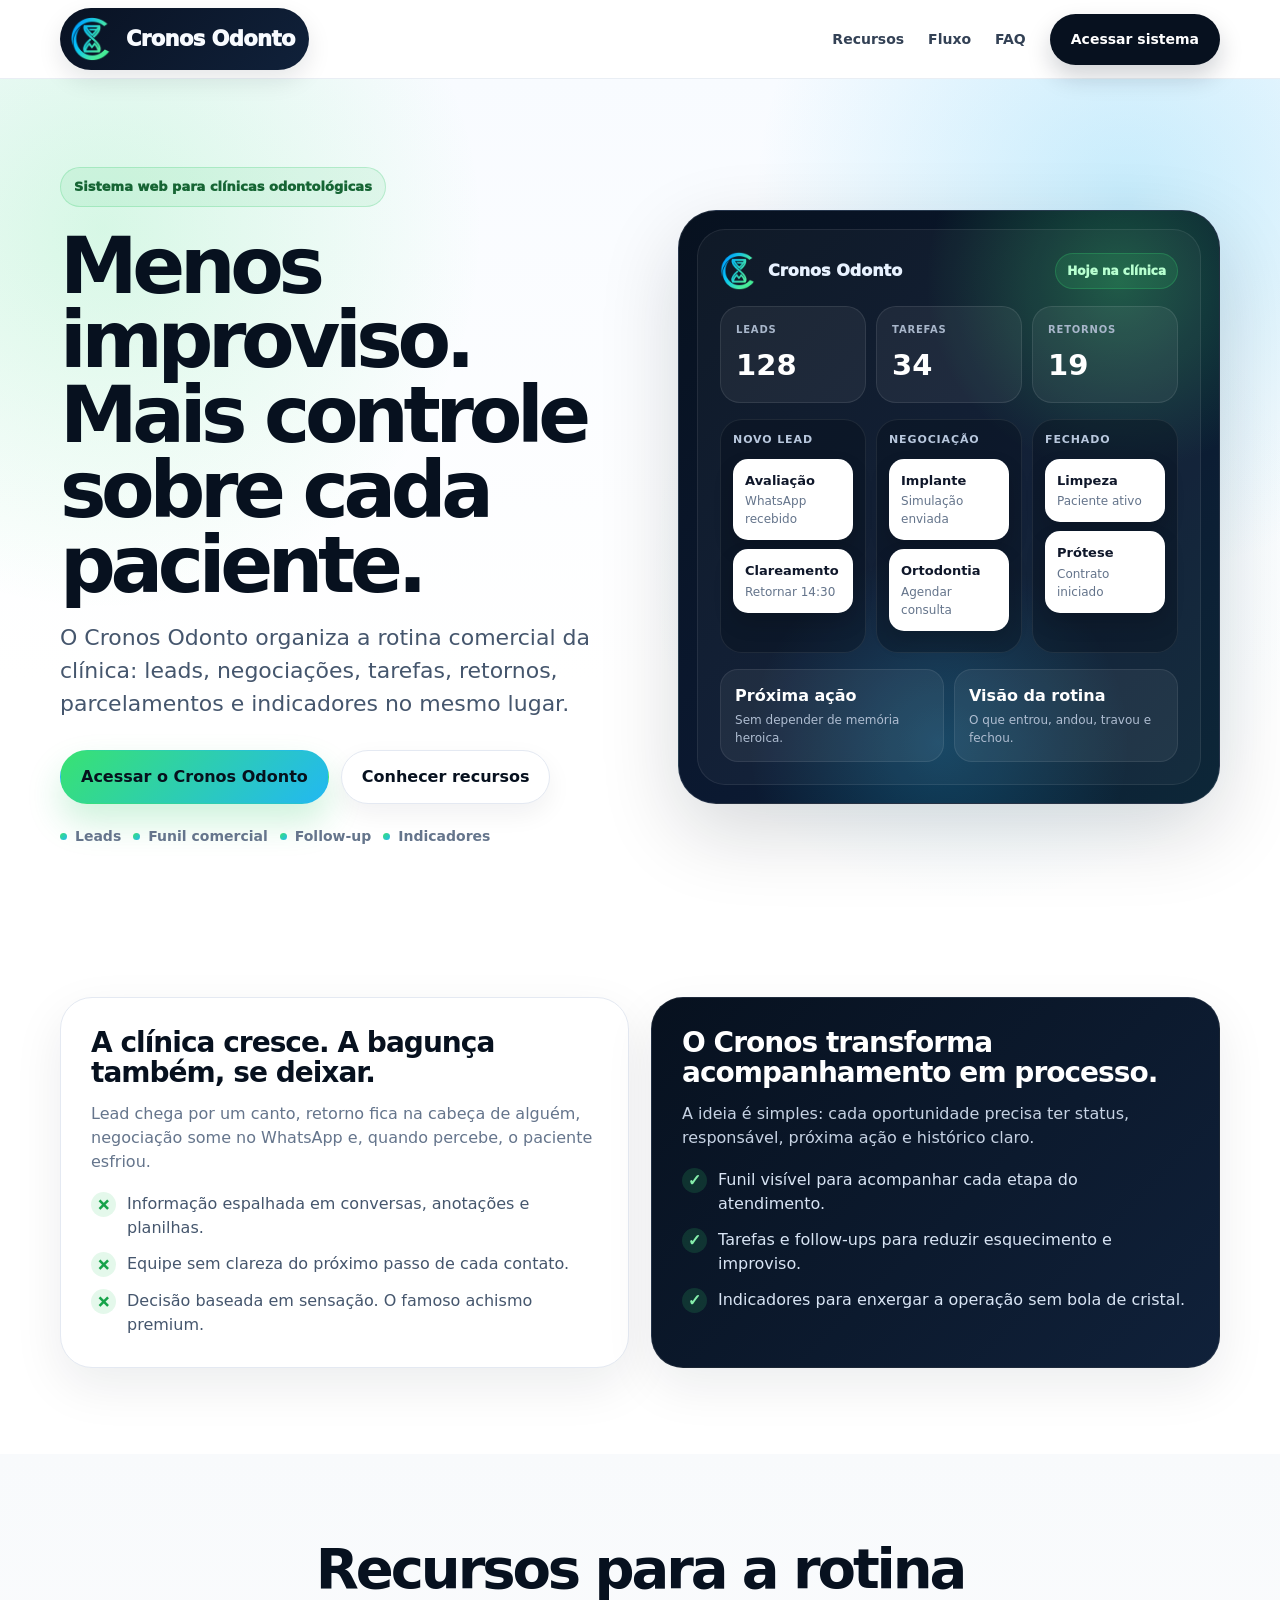
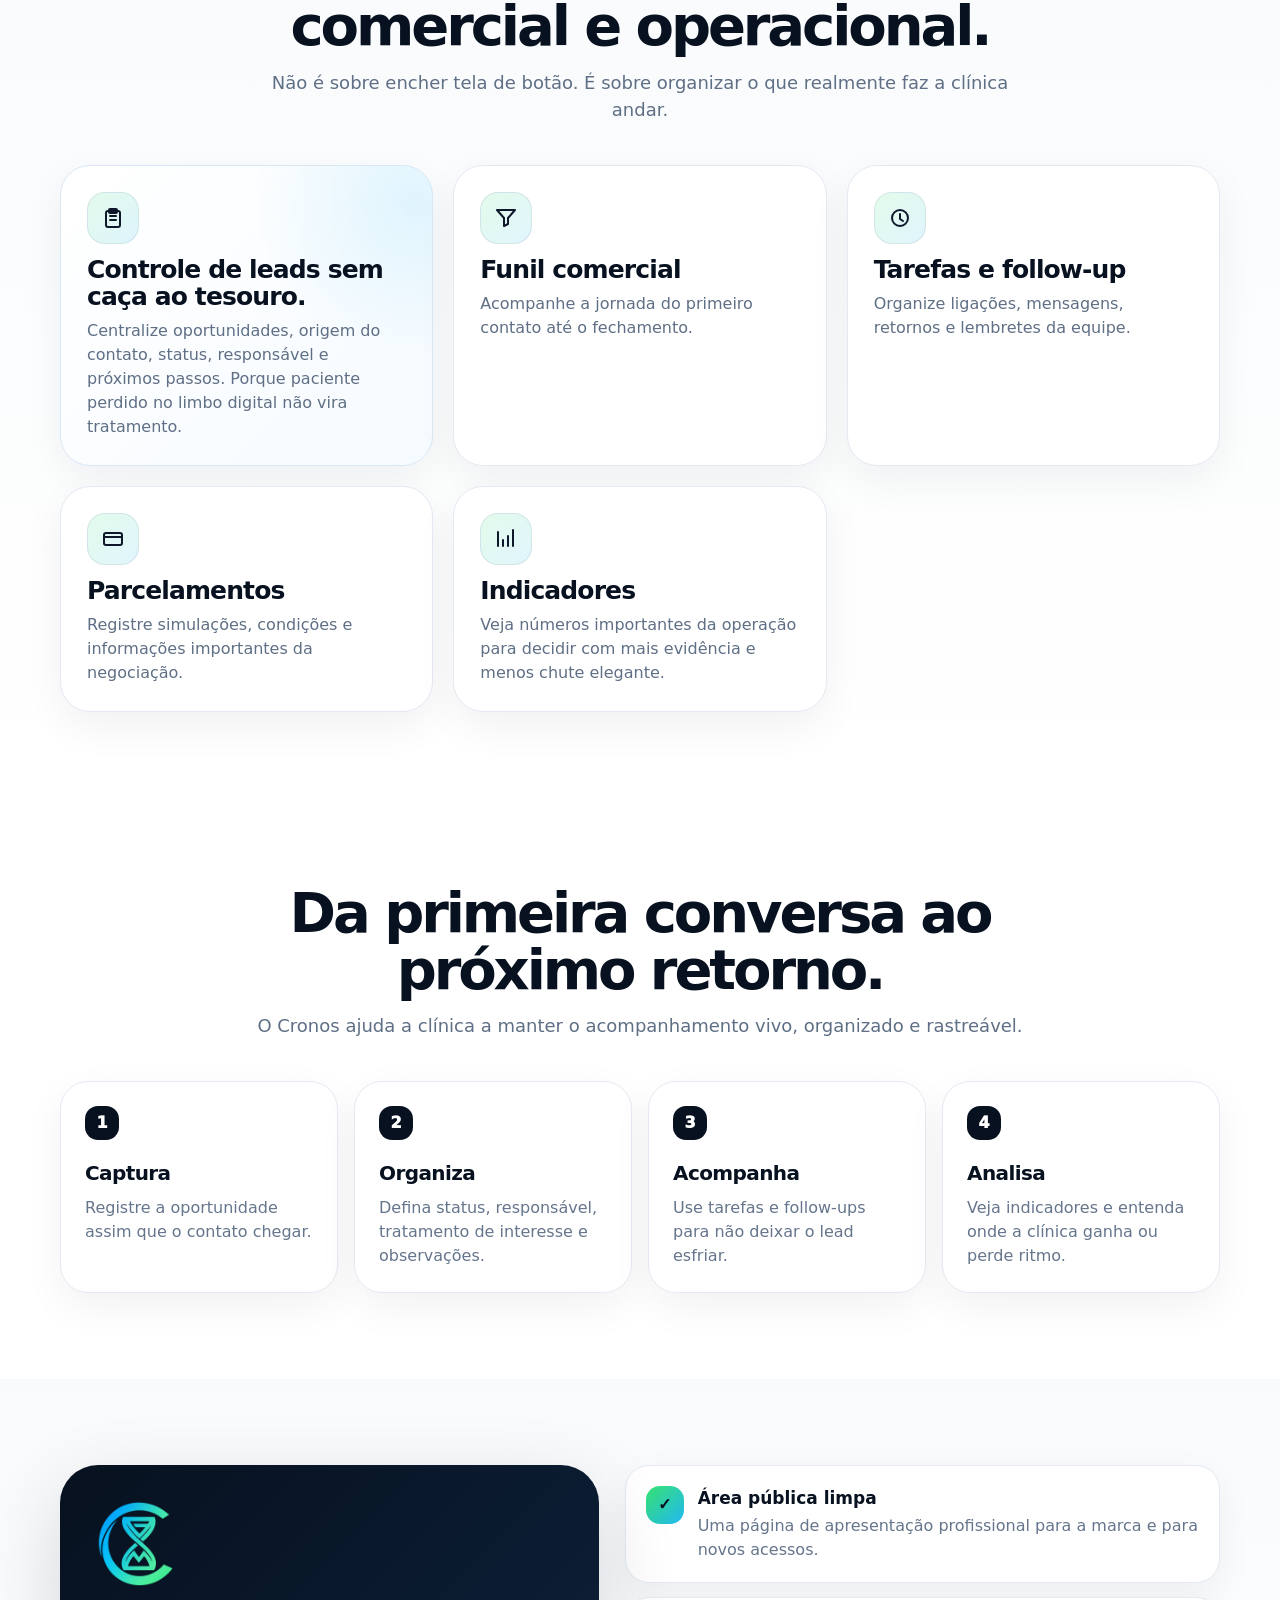
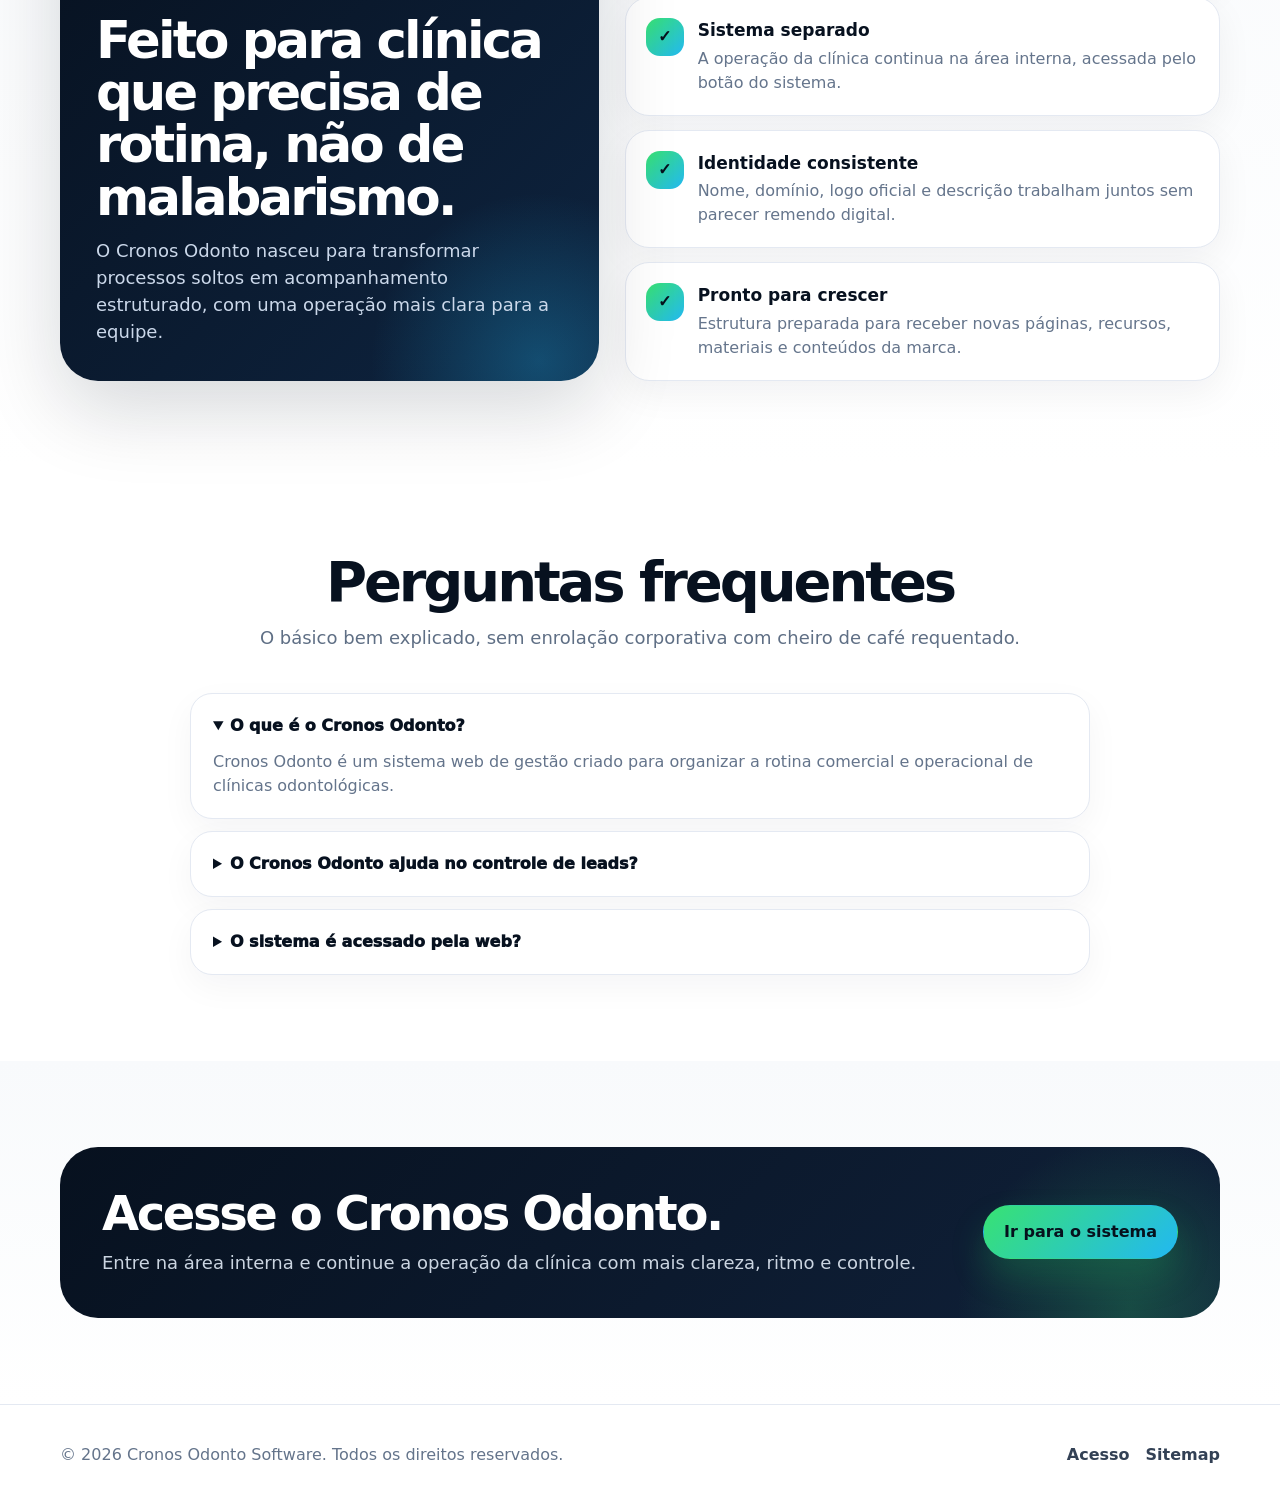
==== index.html @ 394422a0 "Adiciona landing pública e a" ====
<!DOCTYPE html>
<html lang="pt-BR">
<head>
  <meta charset="utf-8" />
  <meta name="viewport" content="width=device-width, initial-scale=1" />
  <title>Cronos Odonto | Sistema de gestão para clínicas odontológicas</title>
  <meta name="description" content="Cronos Odonto é um sistema web para clínicas odontológicas organizarem leads, funil comercial, tarefas, follow-up, parcelamentos e indicadores em uma rotina mais clara." />
  <meta name="robots" content="index, follow, max-image-preview:large" />
  <link rel="canonical" href="https://cronosodonto.com/" />
  <link rel="icon" href="assets/brand/favicon.png" type="image/png" />
  <link rel="apple-touch-icon" href="assets/brand/apple-touch-icon.png" />
  <link rel="preload" href="assets/brand/cronos-symbol-2d.png" as="image" />
  <meta name="theme-color" content="#08111f" />
  <meta property="og:locale" content="pt_BR" />
  <meta property="og:type" content="website" />
  <meta property="og:site_name" content="Cronos Odonto" />
  <meta property="og:title" content="Cronos Odonto | Gestão inteligente para clínicas odontológicas" />
  <meta property="og:description" content="Leads, funil comercial, tarefas, follow-up, parcelamentos e indicadores em uma rotina mais clara para a clínica." />
  <meta property="og:url" content="https://cronosodonto.com/" />
  <meta property="og:image" content="https://cronosodonto.com/assets/brand/og-cronos-odonto.png" />
  <meta name="twitter:card" content="summary_large_image" />
  <meta name="twitter:title" content="Cronos Odonto | Gestão inteligente para clínicas odontológicas" />
  <meta name="twitter:description" content="Organize a rotina comercial e operacional da clínica com mais clareza e menos improviso." />
  <meta name="twitter:image" content="https://cronosodonto.com/assets/brand/og-cronos-odonto.png" />
  <script type="application/ld+json">
  {
    "@context": "https://schema.org",
    "@graph": [
      {
        "@type": "Organization",
        "@id": "https://cronosodonto.com/#organization",
        "name": "Cronos Odonto",
        "alternateName": "CronosOdonto",
        "url": "https://cronosodonto.com/",
        "logo": {
          "@type": "ImageObject",
          "url": "https://cronosodonto.com/assets/brand/cronos-symbol-2d.png"
        },
        "description": "Software de gestão para clínicas odontológicas."
      },
      {
        "@type": "WebSite",
        "@id": "https://cronosodonto.com/#website",
        "url": "https://cronosodonto.com/",
        "name": "Cronos Odonto",
        "alternateName": "CronosOdonto",
        "publisher": { "@id": "https://cronosodonto.com/#organization" },
        "inLanguage": "pt-BR"
      },
      {
        "@type": "SoftwareApplication",
        "@id": "https://cronosodonto.com/#software",
        "name": "Cronos Odonto",
        "alternateName": "CronosOdonto",
        "applicationCategory": "BusinessApplication",
        "operatingSystem": "Web",
        "url": "https://cronosodonto.com/",
        "image": "https://cronosodonto.com/assets/brand/og-cronos-odonto.png",
        "description": "Sistema web para clínicas odontológicas organizarem leads, funil comercial, tarefas, follow-up, parcelamentos e indicadores.",
        "publisher": { "@id": "https://cronosodonto.com/#organization" },
        "inLanguage": "pt-BR"
      },
      {
        "@type": "FAQPage",
        "@id": "https://cronosodonto.com/#faq",
        "mainEntity": [
          {
            "@type": "Question",
            "name": "O que é o Cronos Odonto?",
            "acceptedAnswer": {
              "@type": "Answer",
              "text": "Cronos Odonto é um sistema web de gestão criado para organizar a rotina comercial e operacional de clínicas odontológicas."
            }
          },
          {
            "@type": "Question",
            "name": "O Cronos Odonto ajuda no controle de leads?",
            "acceptedAnswer": {
              "@type": "Answer",
              "text": "Sim. O Cronos Odonto centraliza o acompanhamento de leads, funil comercial, tarefas, follow-up, parcelamentos e indicadores para facilitar a rotina da equipe."
            }
          },
          {
            "@type": "Question",
            "name": "O sistema é acessado pela web?",
            "acceptedAnswer": {
              "@type": "Answer",
              "text": "Sim. O Cronos Odonto é uma aplicação web acessada pelo navegador, sem necessidade de instalação local para o uso principal."
            }
          }
        ]
      }
    ]
  }
  </script>
  <style>
    :root{
      --ink:#07111f;
      --ink-2:#0f172a;
      --muted:#5f6f85;
      --line:#e4e9f2;
      --soft:#f5f8fb;
      --soft-2:#eef7f4;
      --green:#38e272;
      --green-2:#22c55e;
      --blue:#22b8f2;
      --blue-2:#0ea5e9;
      --white:#fff;
      --radius:30px;
      --shadow:0 28px 80px rgba(7,17,31,.16);
      --shadow-soft:0 18px 50px rgba(15,23,42,.08);
    }
    *{box-sizing:border-box}
    html{scroll-behavior:smooth}
    body{margin:0;font-family:Inter,system-ui,-apple-system,BlinkMacSystemFont,"Segoe UI",Roboto,Arial,sans-serif;color:var(--ink);background:#fff;line-height:1.5}
    a{color:inherit;text-decoration:none}
    img{max-width:100%;height:auto}
    .wrap{width:min(1160px,calc(100% - 40px));margin-inline:auto}
    .topbar{position:sticky;top:0;z-index:50;background:rgba(255,255,255,.82);backdrop-filter:blur(18px);border-bottom:1px solid rgba(226,232,240,.75)}
    .nav{height:78px;display:flex;align-items:center;justify-content:space-between;gap:18px}
    .brand{display:flex;align-items:center;gap:12px;font-weight:950;letter-spacing:-.035em;padding:9px 14px 9px 10px;border-radius:999px;background:linear-gradient(135deg,#091223,#10213a);box-shadow:0 10px 24px rgba(7,17,31,.10)}
    .brand-mark{width:44px;height:44px;object-fit:contain;display:block}
    .brand-name{font-size:21px;line-height:1;color:#f8fbff;white-space:nowrap}
    .navlinks{display:flex;align-items:center;gap:24px;color:#334155;font-weight:800;font-size:14px}
    .navlinks>a:not(.btn):hover{color:var(--blue-2)}
    .btn{display:inline-flex;align-items:center;justify-content:center;gap:10px;border-radius:999px;padding:14px 20px;font-weight:900;border:1px solid transparent;transition:.18s ease;white-space:nowrap}
    .btn:hover{transform:translateY(-1px)}
    .btn-primary{background:linear-gradient(135deg,var(--green),var(--blue));color:#06111d;box-shadow:0 18px 34px rgba(34,197,94,.22)}
    .btn-dark{background:var(--ink);color:#fff;box-shadow:0 12px 24px rgba(7,17,31,.18)}
    .btn-soft{background:#fff;color:var(--ink);border-color:var(--line);box-shadow:0 10px 26px rgba(15,23,42,.06)}

    .hero{position:relative;overflow:hidden;isolation:isolate;background:radial-gradient(circle at 88% 15%,rgba(34,184,242,.24),transparent 28%),radial-gradient(circle at 8% 18%,rgba(56,226,114,.18),transparent 28%),linear-gradient(180deg,#f8fbff 0%,#fff 72%);padding:88px 0 64px}
    .hero:before{content:"";position:absolute;inset:110px auto auto 50%;width:760px;height:760px;border-radius:50%;background:radial-gradient(circle,rgba(34,184,242,.12),transparent 62%);transform:translateX(-5%);z-index:-1}
    .hero-grid{display:grid;grid-template-columns:1.02fr .98fr;gap:54px;align-items:center}
    .eyebrow{display:inline-flex;align-items:center;gap:10px;border:1px solid rgba(34,197,94,.22);background:rgba(34,197,94,.09);color:#166534;border-radius:999px;padding:9px 13px;font-weight:950;font-size:13px}
    .h1{font-size:clamp(44px,7vw,78px);line-height:.96;letter-spacing:-.068em;margin:22px 0 18px;max-width:780px}
    .lead{font-size:clamp(18px,2.2vw,22px);color:#45566d;max-width:650px;margin:0 0 30px}
    .hero-actions{display:flex;gap:12px;flex-wrap:wrap;align-items:center}
    .microline{display:flex;flex-wrap:wrap;gap:12px;margin-top:22px;color:#65758c;font-size:14px;font-weight:700}
    .microline span{display:inline-flex;gap:8px;align-items:center}.microline span:before{content:"";width:7px;height:7px;border-radius:50%;background:linear-gradient(135deg,var(--green),var(--blue))}

    .product-card{position:relative;background:linear-gradient(135deg,#07111f 0%,#0b1931 56%,#0d2738 100%);border:1px solid rgba(148,163,184,.2);border-radius:38px;box-shadow:var(--shadow);padding:18px;overflow:hidden;min-height:520px}
    .product-card:before{content:"";position:absolute;right:-120px;top:-150px;width:440px;height:440px;border-radius:50%;background:radial-gradient(circle,rgba(56,226,114,.30),transparent 62%)}
    .product-card:after{content:"";position:absolute;right:70px;bottom:-150px;width:420px;height:420px;border-radius:50%;background:radial-gradient(circle,rgba(34,184,242,.24),transparent 64%)}
    .product-inner{position:relative;z-index:1;border-radius:28px;background:rgba(255,255,255,.035);border:1px solid rgba(255,255,255,.08);padding:22px;color:#e8f2ff;min-height:484px;display:flex;flex-direction:column;gap:16px}
    .product-head{display:flex;justify-content:space-between;gap:12px;align-items:center}
    .product-brand{display:flex;align-items:center;gap:10px;font-weight:950}.product-brand img{width:38px;height:38px;object-fit:contain}
    .status{border:1px solid rgba(56,226,114,.24);background:rgba(56,226,114,.12);color:#b7ffd0;padding:8px 11px;border-radius:999px;font-size:12px;font-weight:950}
    .metrics{display:grid;grid-template-columns:repeat(3,1fr);gap:10px}.metric{border:1px solid rgba(255,255,255,.09);background:rgba(255,255,255,.055);border-radius:20px;padding:15px}.metric small{display:block;color:#a8b6ca;text-transform:uppercase;letter-spacing:.08em;font-size:10px;font-weight:900}.metric strong{display:block;font-size:29px;margin-top:7px;color:#fff}.pipeline{display:grid;grid-template-columns:repeat(3,1fr);gap:10px;flex:1}.stage{border:1px solid rgba(255,255,255,.08);background:rgba(5,12,24,.35);border-radius:22px;padding:12px}.stage h3{margin:0 0 10px;color:#b8c7dd;text-transform:uppercase;letter-spacing:.08em;font-size:11px}.deal{display:grid;gap:2px;background:#fff;color:#0f172a;border-radius:15px;padding:12px;margin-bottom:9px;box-shadow:0 10px 20px rgba(0,0,0,.15)}.deal b{font-size:13px}.deal span{font-size:12px;color:#64748b}.product-foot{display:grid;grid-template-columns:1fr 1fr;gap:10px}.note-card{background:rgba(255,255,255,.06);border:1px solid rgba(255,255,255,.08);border-radius:18px;padding:14px}.note-card strong{display:block;color:#fff}.note-card span{display:block;color:#afbdd1;font-size:12px;margin-top:3px}

    .section{padding:86px 0}.section.alt{background:linear-gradient(180deg,#f8fafc,#fff)}.section-title{text-align:center;margin:0 auto 42px;max-width:780px}.section-title h2{font-size:clamp(34px,4.4vw,56px);line-height:1.02;letter-spacing:-.055em;margin:0 0 14px}.section-title p{font-size:18px;color:var(--muted);margin:0}
    .problem-solution{display:grid;grid-template-columns:1fr 1fr;gap:22px}.story-card{background:#fff;border:1px solid var(--line);border-radius:32px;padding:30px;box-shadow:var(--shadow-soft)}.story-card.dark{background:linear-gradient(135deg,#07111f,#10213a);color:#fff;border-color:rgba(255,255,255,.08)}.story-card h3{font-size:28px;letter-spacing:-.035em;line-height:1.08;margin:0 0 14px}.story-card p{color:#65758c;margin:0 0 18px}.story-card.dark p{color:#c6d2e3}.list{display:grid;gap:12px;margin:0;padding:0;list-style:none}.list li{display:flex;gap:11px;color:#45566d}.dark .list li{color:#d8e4f4}.check{flex:0 0 25px;width:25px;height:25px;border-radius:999px;background:rgba(34,197,94,.12);color:#16a34a;display:flex;align-items:center;justify-content:center;font-weight:950}.dark .check{background:rgba(56,226,114,.15);color:#86efac}

    .feature-grid{display:grid;grid-template-columns:repeat(3,minmax(0,1fr));gap:20px}.feature{background:#fff;border:1px solid var(--line);border-radius:30px;padding:26px;box-shadow:0 14px 42px rgba(15,23,42,.055);min-height:220px}.feature.feature-emphasis{background:radial-gradient(circle at 95% 12%,rgba(34,184,242,.12),transparent 36%),linear-gradient(135deg,#fff,#f6fbff);border-color:#d7e7f6}.feature h3{font-size:25px;line-height:1.08;letter-spacing:-.035em;margin:12px 0 9px}.feature p{color:#5f6f85;margin:0}.icon{width:52px;height:52px;border-radius:18px;display:flex;align-items:center;justify-content:center;background:linear-gradient(135deg,rgba(56,226,114,.14),rgba(34,184,242,.14));color:#0f172a;border:1px solid rgba(15,23,42,.08)}.icon svg{width:24px;height:24px;stroke:currentColor;fill:none;stroke-width:2;stroke-linecap:round;stroke-linejoin:round}.flow{display:grid;grid-template-columns:repeat(4,1fr);gap:16px}.flow-step{position:relative;background:#fff;border:1px solid var(--line);border-radius:28px;padding:24px;box-shadow:0 14px 42px rgba(15,23,42,.055)}.flow-step .num{width:34px;height:34px;border-radius:13px;background:#07111f;color:#fff;display:flex;align-items:center;justify-content:center;font-weight:950;margin-bottom:18px}.flow-step h3{margin:0 0 8px;font-size:20px;letter-spacing:-.03em}.flow-step p{margin:0;color:#65758c}

    .split{display:grid;grid-template-columns:.95fr 1.05fr;gap:26px;align-items:center}.brand-panel{background:linear-gradient(135deg,#07111f,#0e2440);color:#fff;border-radius:38px;padding:36px;box-shadow:var(--shadow);position:relative;overflow:hidden}.brand-panel:after{content:"";position:absolute;right:-120px;bottom:-160px;width:360px;height:360px;border-radius:50%;background:radial-gradient(circle,rgba(34,184,242,.28),transparent 66%)}.brand-panel img{position:relative;z-index:1;width:86px;height:86px;object-fit:contain;margin-bottom:20px}.brand-panel h2{position:relative;z-index:1;font-size:clamp(32px,4vw,52px);line-height:1.02;letter-spacing:-.055em;margin:0 0 14px}.brand-panel p{position:relative;z-index:1;color:#cbd8ea;font-size:18px;margin:0}.proof-grid{display:grid;gap:14px}.proof{background:#fff;border:1px solid var(--line);border-radius:24px;padding:20px;box-shadow:0 12px 36px rgba(15,23,42,.055);display:flex;gap:14px;align-items:flex-start}.proof strong{display:block;font-size:17px}.proof span{display:block;color:#65758c;margin-top:3px}.badge{flex:0 0 38px;width:38px;height:38px;border-radius:14px;background:linear-gradient(135deg,var(--green),var(--blue));display:flex;align-items:center;justify-content:center;color:#06111d;font-weight:950}

    .faq{display:grid;gap:12px;max-width:900px;margin:0 auto}.faq details{background:#fff;border:1px solid var(--line);border-radius:22px;padding:20px 22px;box-shadow:0 12px 34px rgba(15,23,42,.045)}.faq summary{cursor:pointer;font-weight:950}.faq p{margin:12px 0 0;color:#64748b}
    .cta{background:linear-gradient(135deg,#07111f,#10213a);color:#fff;border-radius:38px;padding:42px;display:grid;grid-template-columns:1fr auto;gap:24px;align-items:center;overflow:hidden;position:relative}.cta:after{content:"";position:absolute;inset:auto -90px -170px auto;width:360px;height:360px;border-radius:50%;background:radial-gradient(circle,rgba(56,226,114,.22),transparent 68%)}.cta h2{position:relative;z-index:1;font-size:clamp(30px,4vw,48px);line-height:1.04;letter-spacing:-.05em;margin:0 0 10px}.cta p{position:relative;z-index:1;margin:0;color:#cbd5e1;font-size:18px}.cta .btn{position:relative;z-index:2}
    .footer{padding:38px 0;border-top:1px solid var(--line);color:#64748b}.footer-grid{display:flex;justify-content:space-between;gap:20px;flex-wrap:wrap}.footer a{font-weight:800;color:#334155}
    @media (max-width:980px){.hero-grid,.problem-solution,.split,.cta{grid-template-columns:1fr}.product-card{min-height:auto}.product-inner{min-height:auto}.feature-grid{grid-template-columns:1fr 1fr}.flow{grid-template-columns:1fr 1fr}.navlinks a:not(.btn){display:none}.hero{padding-top:56px}.h1{font-size:clamp(42px,12vw,66px)}}
    @media (max-width:680px){.wrap{width:min(100% - 28px,1160px)}.nav{height:70px}.brand{padding:8px 12px 8px 8px}.brand-mark{width:38px;height:38px}.brand-name{font-size:18px}.btn{padding:12px 16px}.hero{padding-bottom:42px}.metrics,.pipeline,.product-foot,.feature-grid,.flow{grid-template-columns:1fr}.product-card{border-radius:30px}.product-inner{border-radius:23px;padding:16px}.section{padding:62px 0}.story-card,.feature,.brand-panel,.cta{border-radius:28px;padding:24px}.navlinks{gap:12px}.navlinks .btn{font-size:13px;padding:11px 14px}}
  </style>
</head>
<body>
  <header class="topbar">
    <div class="wrap nav">
      <a class="brand" href="./" aria-label="Cronos Odonto">
        <img class="brand-mark" src="assets/brand/cronos-symbol-2d.png" alt="" width="44" height="44" aria-hidden="true" />
        <span class="brand-name">Cronos Odonto</span>
      </a>
      <nav class="navlinks" aria-label="Navegação principal">
        <a href="#recursos">Recursos</a>
        <a href="#fluxo">Fluxo</a>
        <a href="#faq">FAQ</a>
        <a class="btn btn-dark" href="app/">Acessar sistema</a>
      </nav>
    </div>
  </header>

  <main>
    <section class="hero">
      <div class="wrap hero-grid">
        <div>
          <span class="eyebrow">Sistema web para clínicas odontológicas</span>
          <h1 class="h1">Menos improviso. Mais controle sobre cada paciente.</h1>
          <p class="lead">O Cronos Odonto organiza a rotina comercial da clínica: leads, negociações, tarefas, retornos, parcelamentos e indicadores no mesmo lugar.</p>
          <div class="hero-actions">
            <a class="btn btn-primary" href="app/">Acessar o Cronos Odonto</a>
            <a class="btn btn-soft" href="#recursos">Conhecer recursos</a>
          </div>
          <div class="microline" aria-label="Principais recursos">
            <span>Leads</span>
            <span>Funil comercial</span>
            <span>Follow-up</span>
            <span>Indicadores</span>
          </div>
        </div>

        <div class="product-card" aria-label="Prévia visual do sistema Cronos Odonto">
          <div class="product-inner">
            <div class="product-head">
              <div class="product-brand"><img src="assets/brand/cronos-symbol-2d.png" alt="" aria-hidden="true" />Cronos Odonto</div>
              <div class="status">Hoje na clínica</div>
            </div>
            <div class="metrics">
              <div class="metric"><small>Leads</small><strong>128</strong></div>
              <div class="metric"><small>Tarefas</small><strong>34</strong></div>
              <div class="metric"><small>Retornos</small><strong>19</strong></div>
            </div>
            <div class="pipeline">
              <div class="stage"><h3>Novo lead</h3><div class="deal"><b>Avaliação</b><span>WhatsApp recebido</span></div><div class="deal"><b>Clareamento</b><span>Retornar 14:30</span></div></div>
              <div class="stage"><h3>Negociação</h3><div class="deal"><b>Implante</b><span>Simulação enviada</span></div><div class="deal"><b>Ortodontia</b><span>Agendar consulta</span></div></div>
              <div class="stage"><h3>Fechado</h3><div class="deal"><b>Limpeza</b><span>Paciente ativo</span></div><div class="deal"><b>Prótese</b><span>Contrato iniciado</span></div></div>
            </div>
            <div class="product-foot">
              <div class="note-card"><strong>Próxima ação</strong><span>Sem depender de memória heroica.</span></div>
              <div class="note-card"><strong>Visão da rotina</strong><span>O que entrou, andou, travou e fechou.</span></div>
            </div>
          </div>
        </div>
      </div>
    </section>

    <section class="section">
      <div class="wrap problem-solution">
        <article class="story-card">
          <h3>A clínica cresce. A bagunça também, se deixar.</h3>
          <p>Lead chega por um canto, retorno fica na cabeça de alguém, negociação some no WhatsApp e, quando percebe, o paciente esfriou.</p>
          <ul class="list">
            <li><span class="check">×</span><span>Informação espalhada em conversas, anotações e planilhas.</span></li>
            <li><span class="check">×</span><span>Equipe sem clareza do próximo passo de cada contato.</span></li>
            <li><span class="check">×</span><span>Decisão baseada em sensação. O famoso achismo premium.</span></li>
          </ul>
        </article>
        <article class="story-card dark">
          <h3>O Cronos transforma acompanhamento em processo.</h3>
          <p>A ideia é simples: cada oportunidade precisa ter status, responsável, próxima ação e histórico claro.</p>
          <ul class="list">
            <li><span class="check">✓</span><span>Funil visível para acompanhar cada etapa do atendimento.</span></li>
            <li><span class="check">✓</span><span>Tarefas e follow-ups para reduzir esquecimento e improviso.</span></li>
            <li><span class="check">✓</span><span>Indicadores para enxergar a operação sem bola de cristal.</span></li>
          </ul>
        </article>
      </div>
    </section>

    <section class="section alt" id="recursos">
      <div class="wrap">
        <div class="section-title">
          <h2>Recursos para a rotina comercial e operacional.</h2>
          <p>Não é sobre encher tela de botão. É sobre organizar o que realmente faz a clínica andar.</p>
        </div>
        <div class="feature-grid">
          <article class="feature feature-emphasis">
            <div class="icon" aria-hidden="true"><svg viewBox="0 0 24 24"><rect x="8" y="3" width="8" height="4" rx="1"></rect><rect x="5" y="5" width="14" height="16" rx="2"></rect><path d="M9 10h6M9 14h6"></path></svg></div>
            <h3>Controle de leads sem caça ao tesouro.</h3>
            <p>Centralize oportunidades, origem do contato, status, responsável e próximos passos. Porque paciente perdido no limbo digital não vira tratamento.</p>
          </article>
          <article class="feature">
            <div class="icon" aria-hidden="true"><svg viewBox="0 0 24 24"><path d="M3 4h18l-7 8v6l-4 2v-8L3 4z"></path></svg></div>
            <h3>Funil comercial</h3>
            <p>Acompanhe a jornada do primeiro contato até o fechamento.</p>
          </article>
          <article class="feature">
            <div class="icon" aria-hidden="true"><svg viewBox="0 0 24 24"><circle cx="12" cy="12" r="8"></circle><path d="M12 8v5l3 2"></path></svg></div>
            <h3>Tarefas e follow-up</h3>
            <p>Organize ligações, mensagens, retornos e lembretes da equipe.</p>
          </article>
          <article class="feature">
            <div class="icon" aria-hidden="true"><svg viewBox="0 0 24 24"><rect x="3" y="6" width="18" height="12" rx="2"></rect><path d="M3 10h18"></path></svg></div>
            <h3>Parcelamentos</h3>
            <p>Registre simulações, condições e informações importantes da negociação.</p>
          </article>
          <article class="feature">
            <div class="icon" aria-hidden="true"><svg viewBox="0 0 24 24"><path d="M4 19V5"></path><path d="M9 19v-6"></path><path d="M14 19V9"></path><path d="M19 19V3"></path></svg></div>
            <h3>Indicadores</h3>
            <p>Veja números importantes da operação para decidir com mais evidência e menos chute elegante.</p>
          </article>
        </div>
      </div>
    </section>

    <section class="section" id="fluxo">
      <div class="wrap">
        <div class="section-title">
          <h2>Da primeira conversa ao próximo retorno.</h2>
          <p>O Cronos ajuda a clínica a manter o acompanhamento vivo, organizado e rastreável.</p>
        </div>
        <div class="flow">
          <article class="flow-step"><div class="num">1</div><h3>Captura</h3><p>Registre a oportunidade assim que o contato chegar.</p></article>
          <article class="flow-step"><div class="num">2</div><h3>Organiza</h3><p>Defina status, responsável, tratamento de interesse e observações.</p></article>
          <article class="flow-step"><div class="num">3</div><h3>Acompanha</h3><p>Use tarefas e follow-ups para não deixar o lead esfriar.</p></article>
          <article class="flow-step"><div class="num">4</div><h3>Analisa</h3><p>Veja indicadores e entenda onde a clínica ganha ou perde ritmo.</p></article>
        </div>
      </div>
    </section>

    <section class="section alt" id="sobre">
      <div class="wrap split">
        <div class="brand-panel">
          <img src="assets/brand/cronos-symbol-2d.png" alt="Símbolo Cronos Odonto" />
          <h2>Feito para clínica que precisa de rotina, não de malabarismo.</h2>
          <p>O Cronos Odonto nasceu para transformar processos soltos em acompanhamento estruturado, com uma operação mais clara para a equipe.</p>
        </div>
        <div class="proof-grid">
          <div class="proof"><div class="badge">✓</div><div><strong>Área pública limpa</strong><span>Uma página de apresentação profissional para a marca e para novos acessos.</span></div></div>
          <div class="proof"><div class="badge">✓</div><div><strong>Sistema separado</strong><span>A operação da clínica continua na área interna, acessada pelo botão do sistema.</span></div></div>
          <div class="proof"><div class="badge">✓</div><div><strong>Identidade consistente</strong><span>Nome, domínio, logo oficial e descrição trabalham juntos sem parecer remendo digital.</span></div></div>
          <div class="proof"><div class="badge">✓</div><div><strong>Pronto para crescer</strong><span>Estrutura preparada para receber novas páginas, recursos, materiais e conteúdos da marca.</span></div></div>
        </div>
      </div>
    </section>

    <section class="section" id="faq">
      <div class="wrap">
        <div class="section-title">
          <h2>Perguntas frequentes</h2>
          <p>O básico bem explicado, sem enrolação corporativa com cheiro de café requentado.</p>
        </div>
        <div class="faq">
          <details open><summary>O que é o Cronos Odonto?</summary><p>Cronos Odonto é um sistema web de gestão criado para organizar a rotina comercial e operacional de clínicas odontológicas.</p></details>
          <details><summary>O Cronos Odonto ajuda no controle de leads?</summary><p>Sim. O sistema centraliza leads, tarefas, funil comercial, follow-up, parcelamentos e indicadores para facilitar o acompanhamento da equipe.</p></details>
          <details><summary>O sistema é acessado pela web?</summary><p>Sim. A área interna do Cronos Odonto é acessada pelo navegador através do botão de acesso ao sistema.</p></details>
        </div>
      </div>
    </section>

    <section class="section alt">
      <div class="wrap">
        <div class="cta">
          <div>
            <h2>Acesse o Cronos Odonto.</h2>
            <p>Entre na área interna e continue a operação da clínica com mais clareza, ritmo e controle.</p>
          </div>
          <a class="btn btn-primary" href="app/">Ir para o sistema</a>
        </div>
      </div>
    </section>
  </main>

  <footer class="footer">
    <div class="wrap footer-grid">
      <div>© 2026 Cronos Odonto Software. Todos os direitos reservados.</div>
      <div style="display:flex;gap:16px;flex-wrap:wrap"><a href="app/">Acesso</a><a href="sitemap.xml">Sitemap</a></div>
    </div>
  </footer>
</body>
</html>
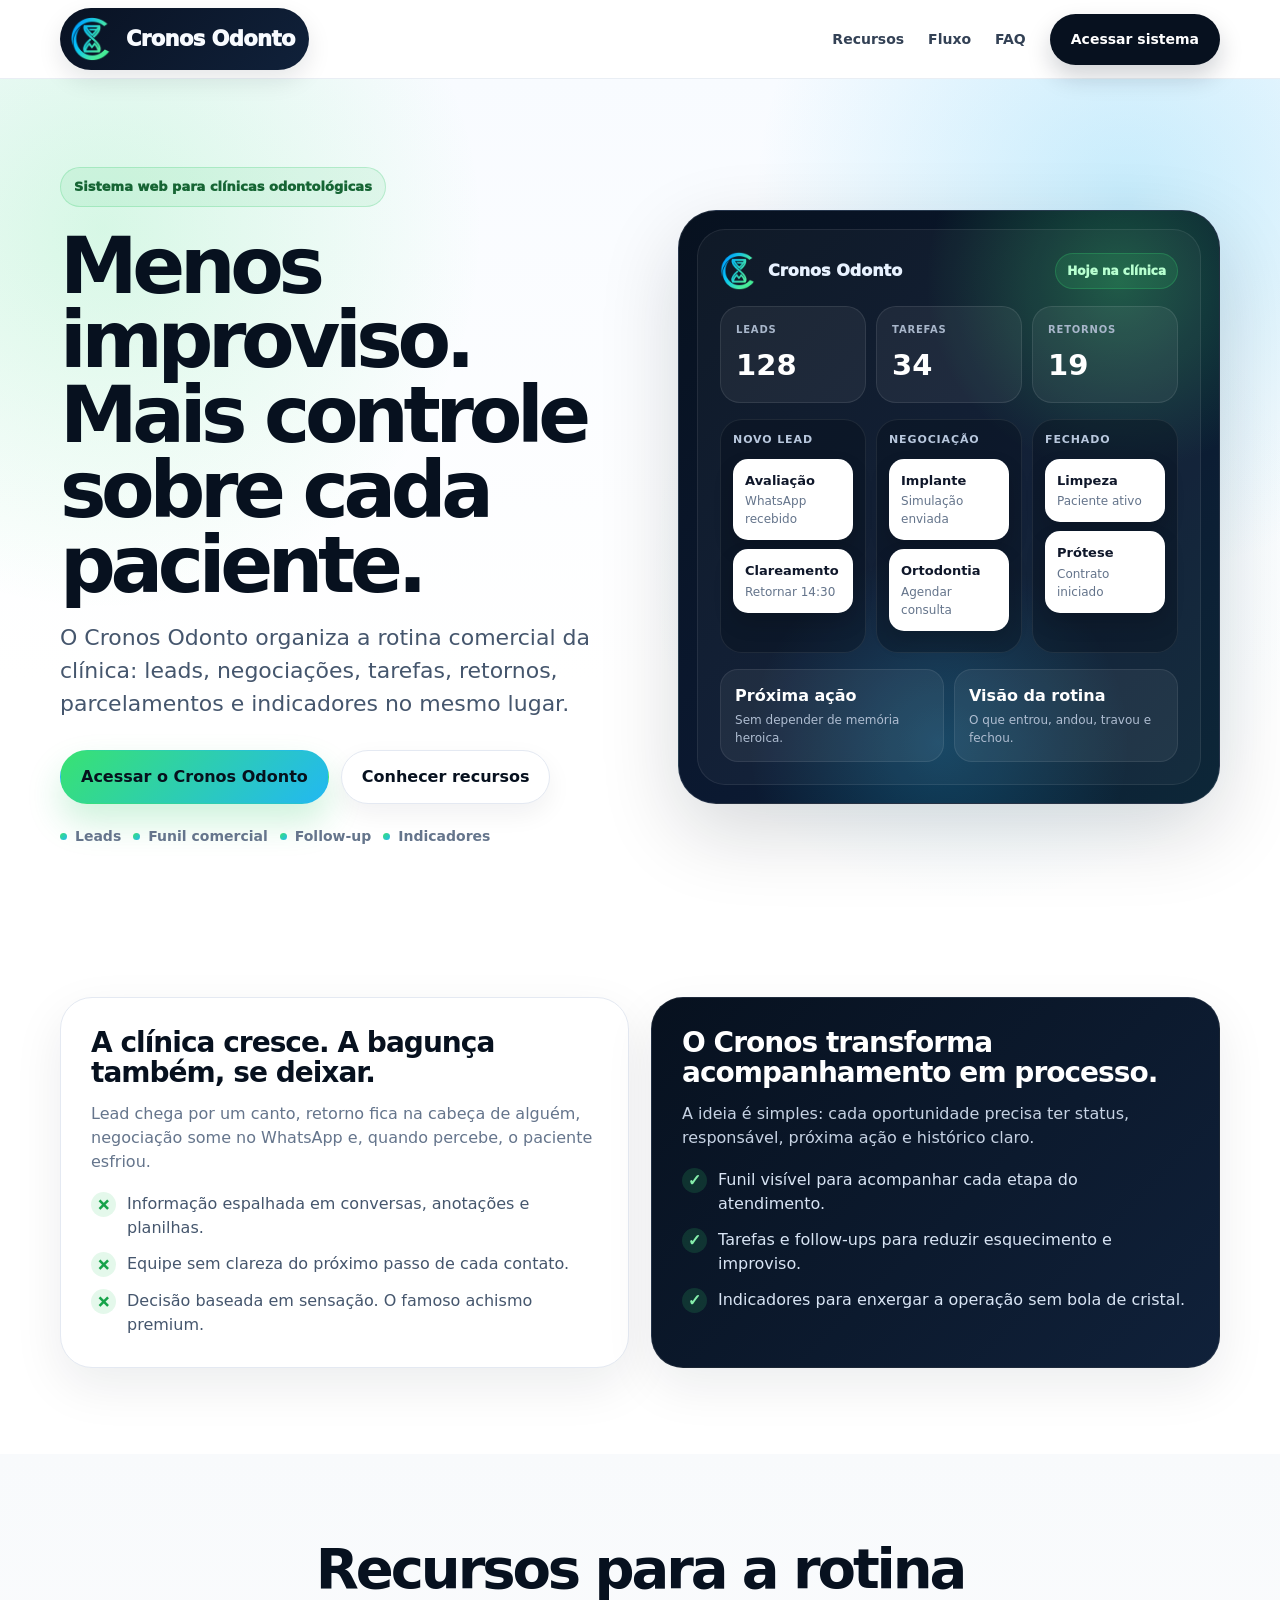
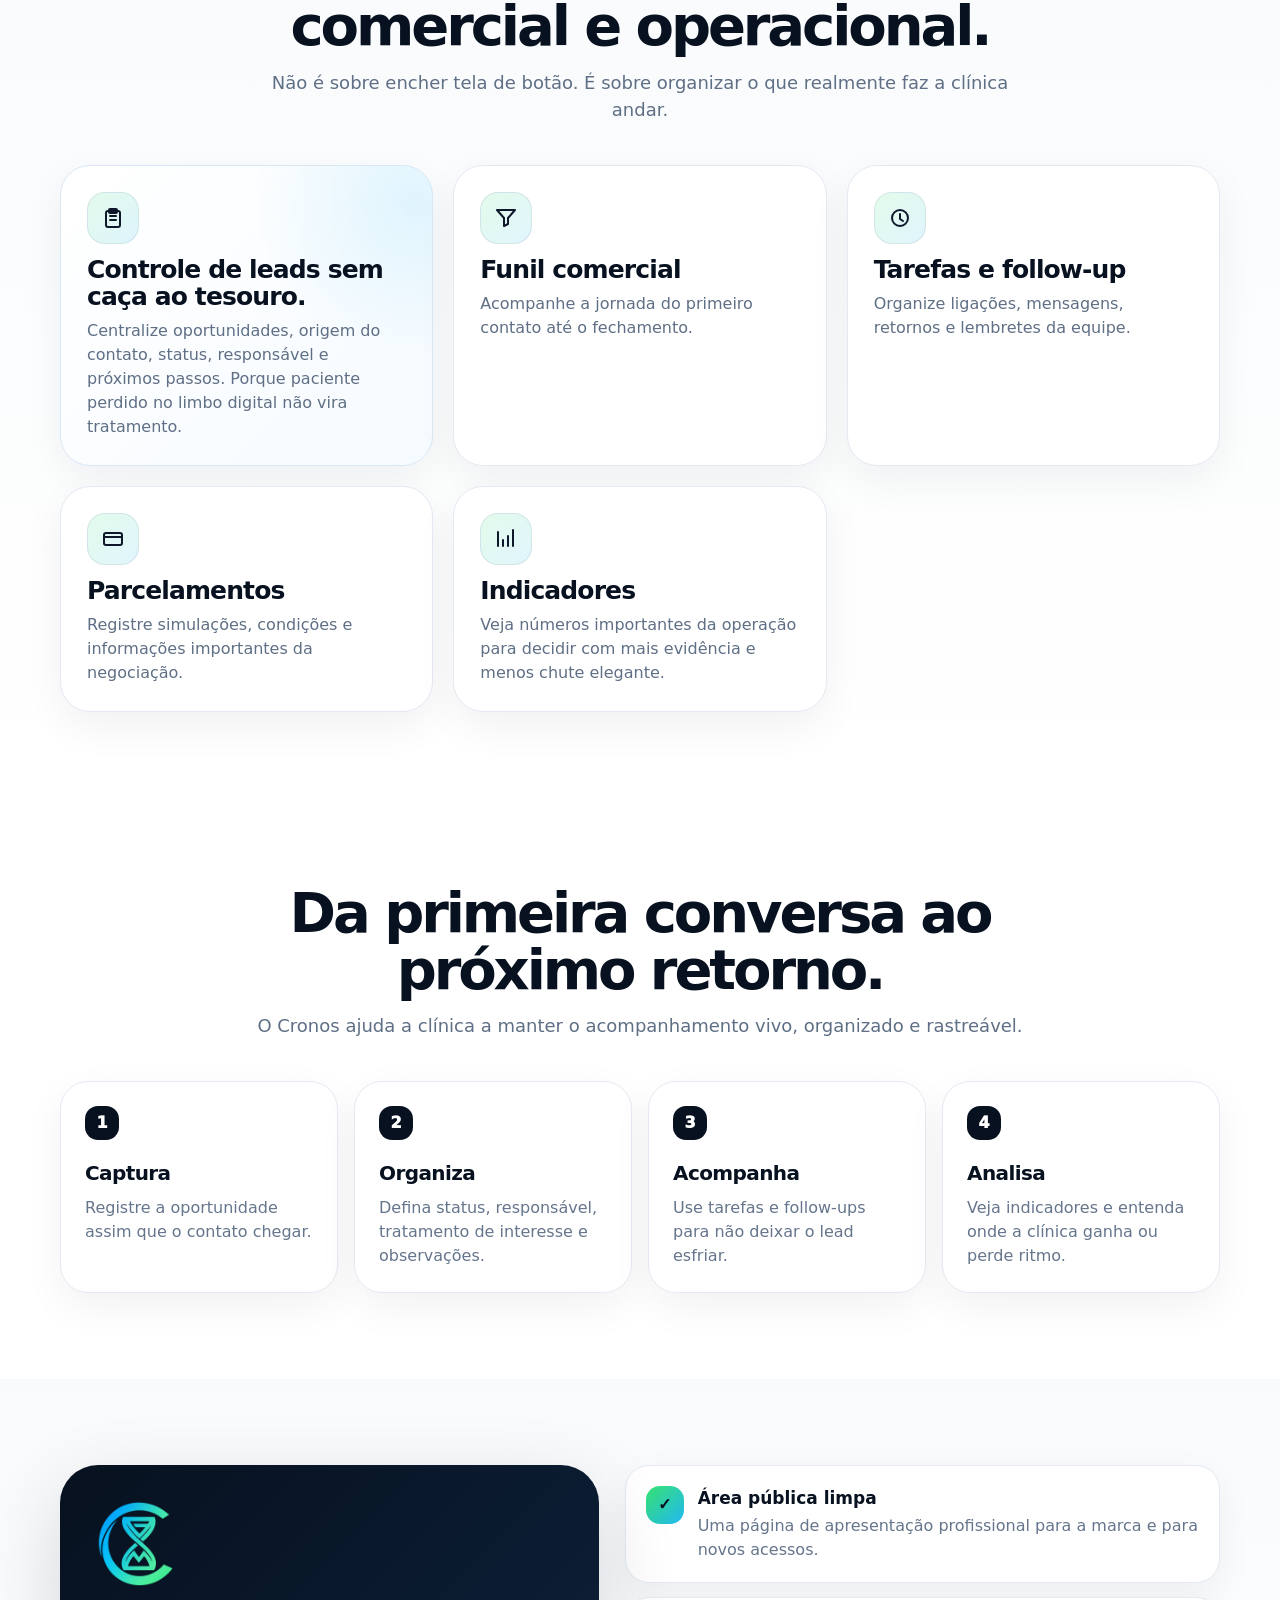
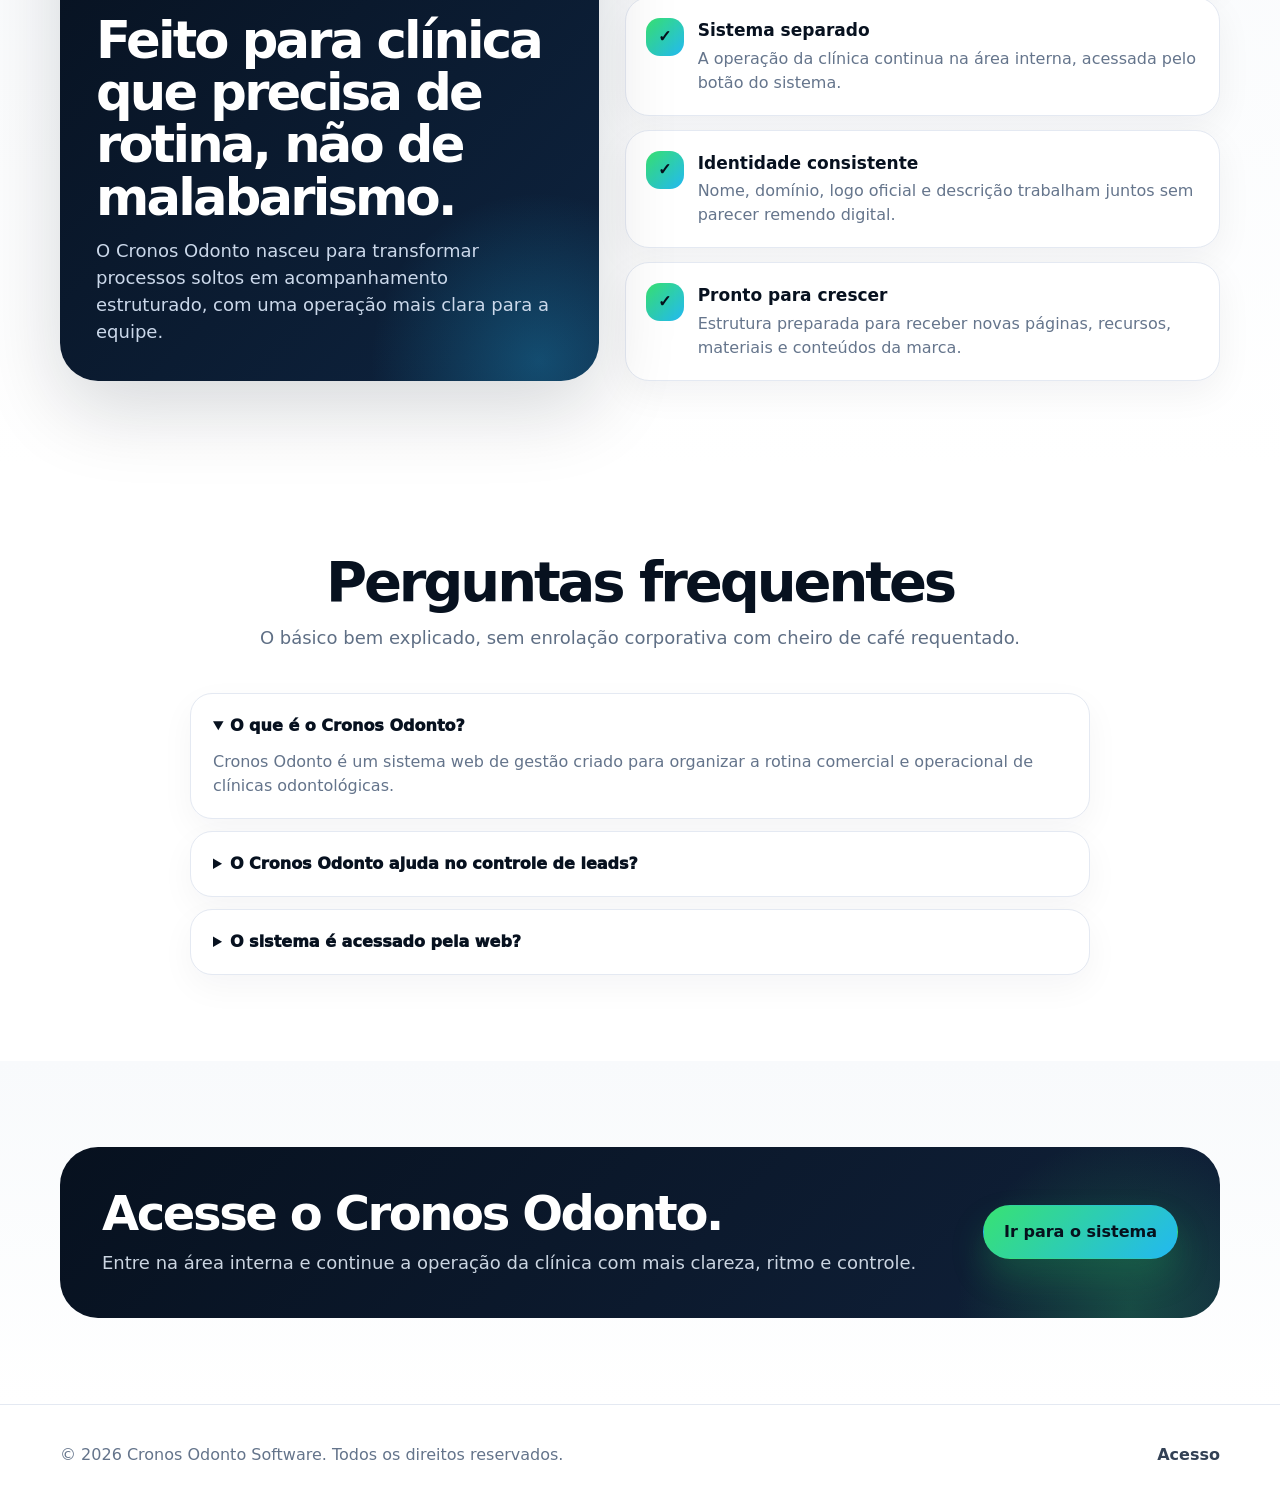
==== commit bff5c878: "Add files via upload" ====
--- a/index.html
+++ b/index.html
@@ -7,8 +7,10 @@
   <meta name="description" content="Cronos Odonto é um sistema web para clínicas odontológicas organizarem leads, funil comercial, tarefas, follow-up, parcelamentos e indicadores em uma rotina mais clara." />
   <meta name="robots" content="index, follow, max-image-preview:large" />
   <link rel="canonical" href="https://cronosodonto.com/" />
-  <link rel="icon" href="assets/brand/favicon.png" type="image/png" />
-  <link rel="apple-touch-icon" href="assets/brand/apple-touch-icon.png" />
+  <link rel="icon" href="/favicon.ico" sizes="any" />
+  <link rel="icon" type="image/png" sizes="48x48" href="/favicon-48x48.png" />
+  <link rel="icon" type="image/png" sizes="192x192" href="/favicon-192x192.png" />
+  <link rel="apple-touch-icon" sizes="180x180" href="/apple-touch-icon.png" />
   <link rel="preload" href="assets/brand/cronos-symbol-2d.png" as="image" />
   <meta name="theme-color" content="#08111f" />
   <meta property="og:locale" content="pt_BR" />
@@ -342,7 +344,7 @@
   <footer class="footer">
     <div class="wrap footer-grid">
       <div>© 2026 Cronos Odonto Software. Todos os direitos reservados.</div>
-      <div style="display:flex;gap:16px;flex-wrap:wrap"><a href="app/">Acesso</a><a href="sitemap.xml">Sitemap</a></div>
+      <div style="display:flex;gap:16px;flex-wrap:wrap"><a href="app/">Acesso</a></div>
     </div>
   </footer>
 </body>
